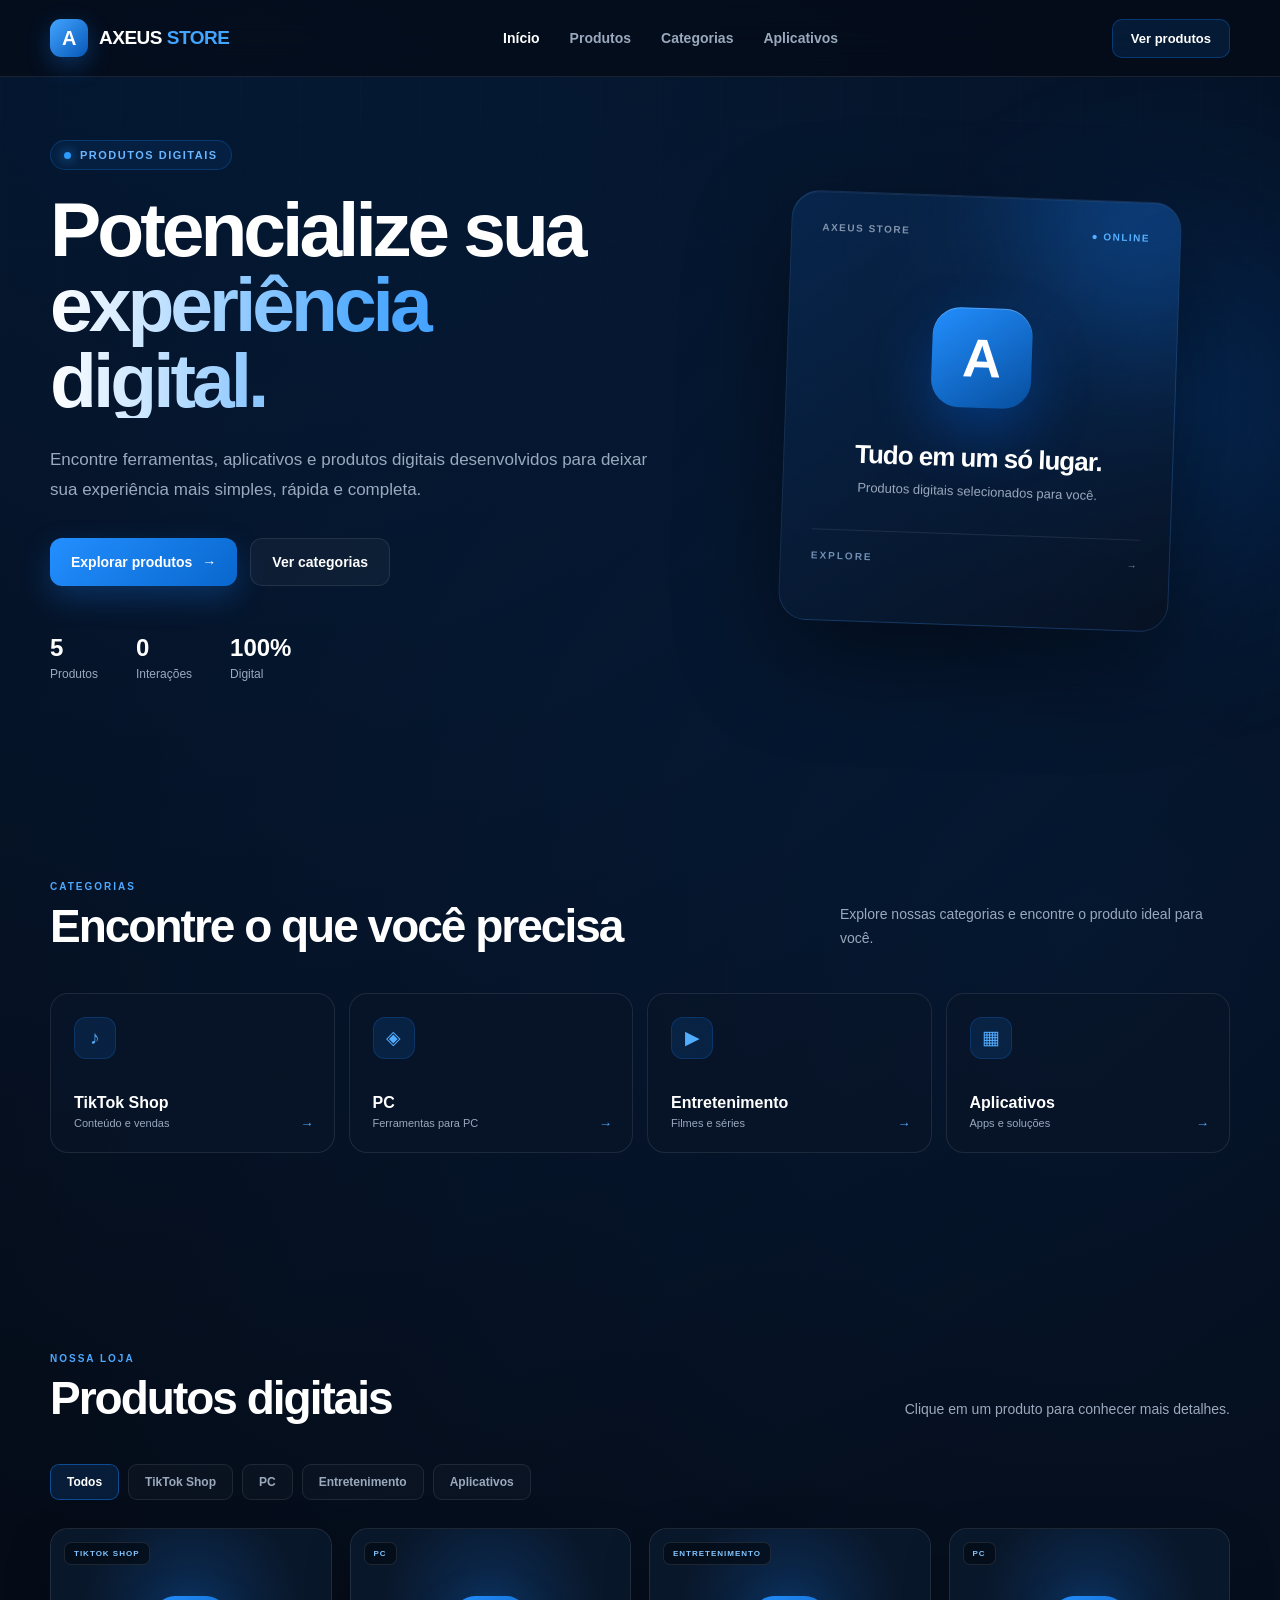
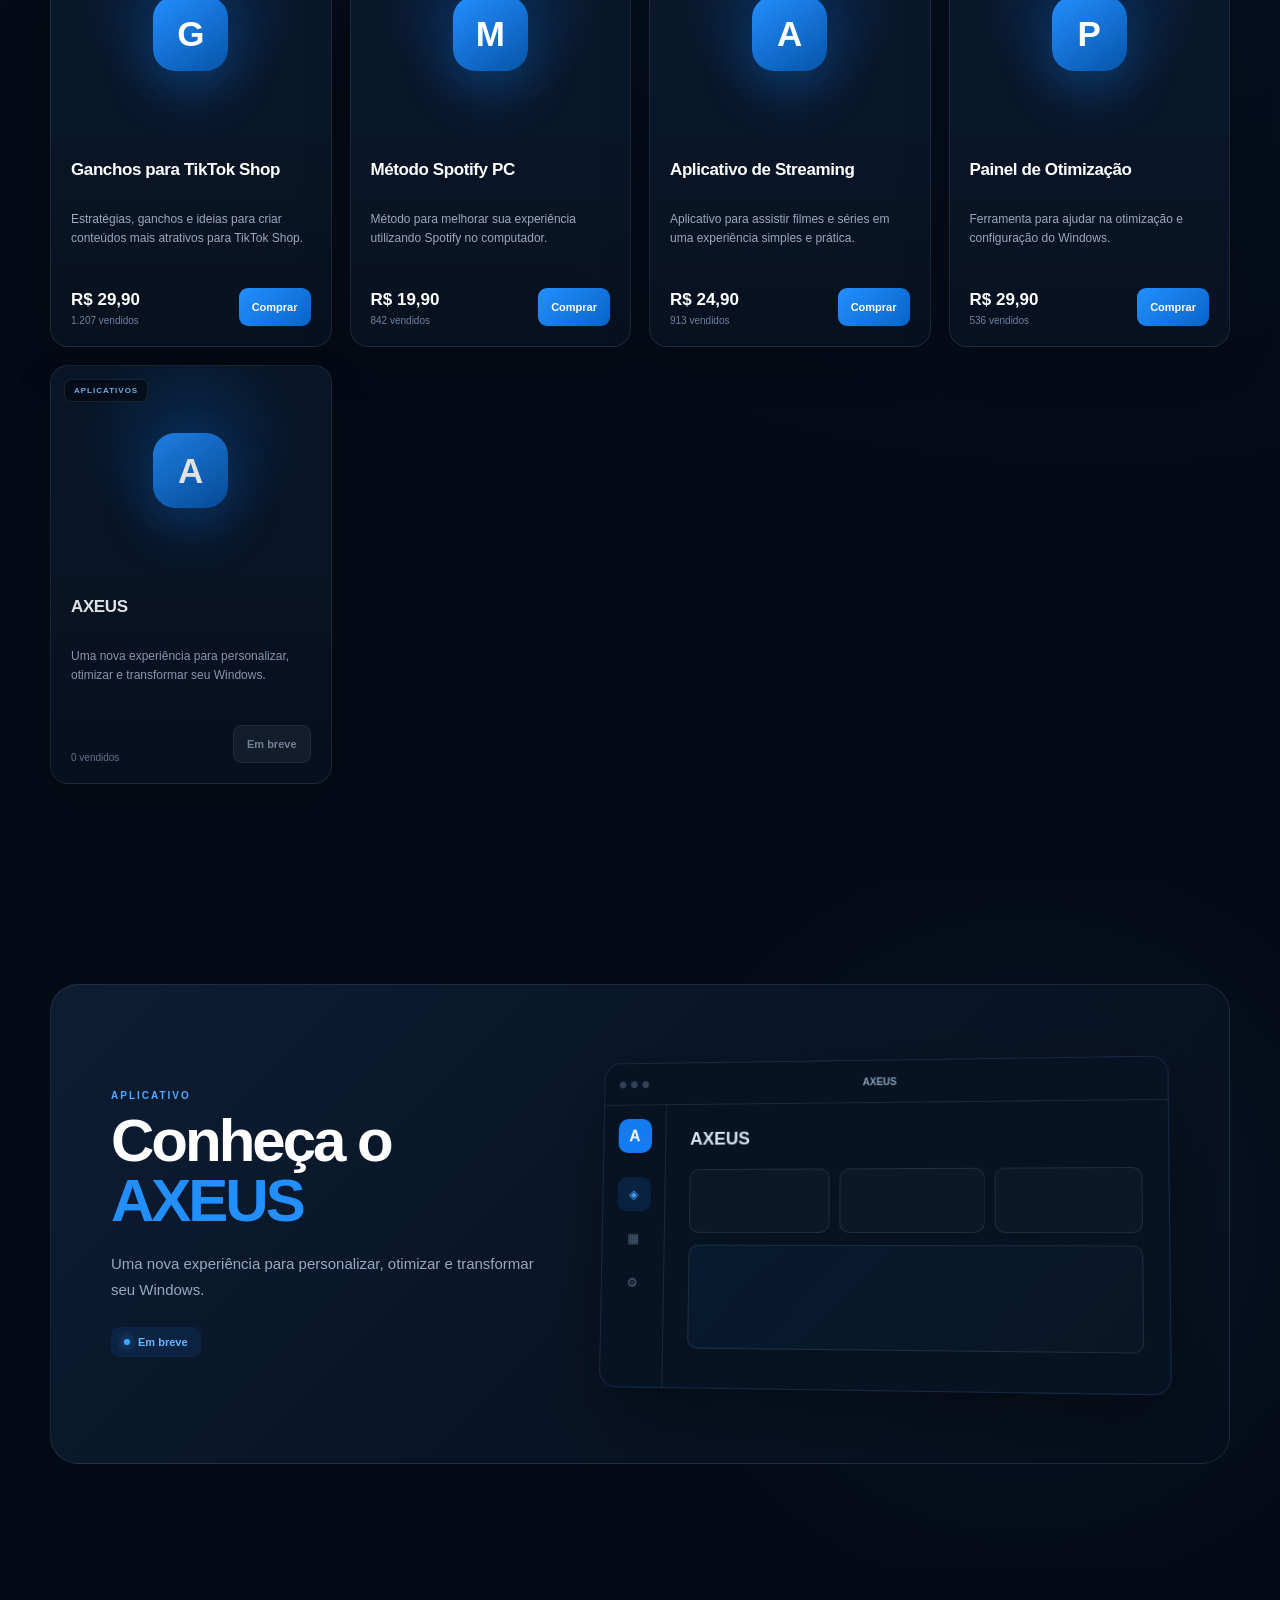
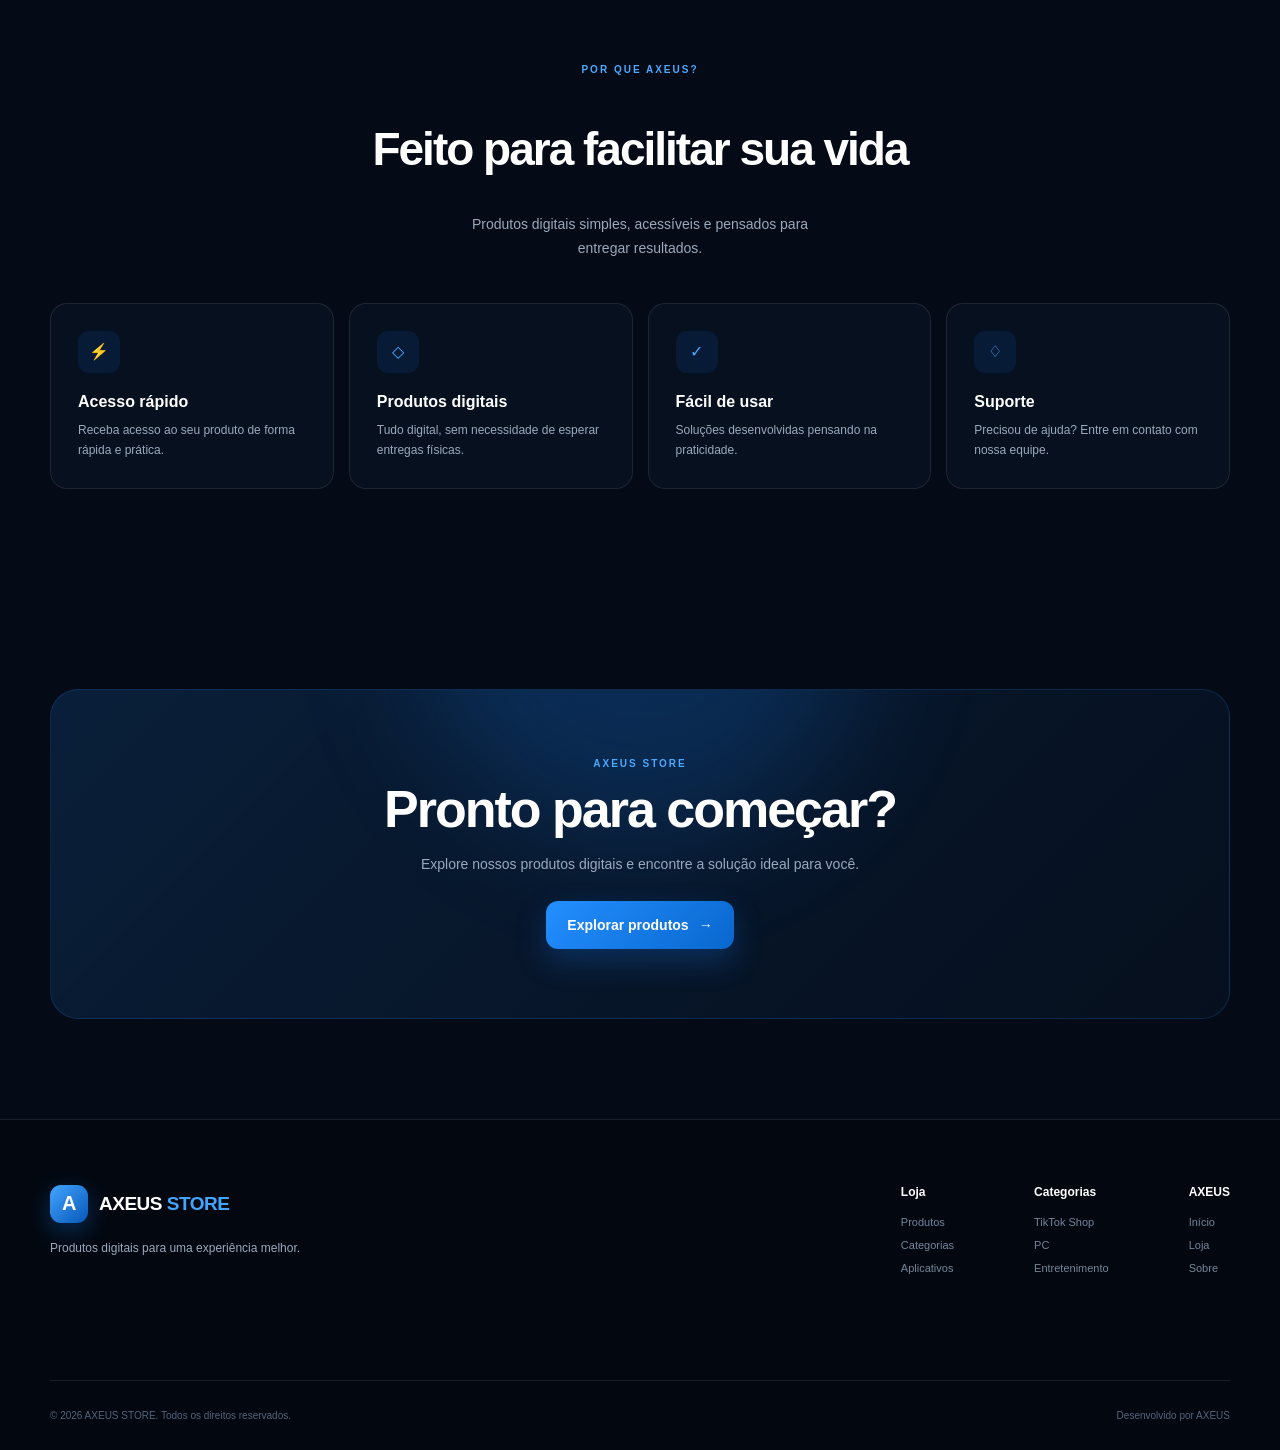
==== dashboard.html @ b9a749a0 "Add files via upload" ====
<!DOCTYPE html>
<html lang="pt-BR">
<head>

    <meta charset="UTF-8">

    <meta
        name="viewport"
        content="width=device-width, initial-scale=1.0"
    >

    <title>AXEUS STORE — Dashboard</title>

    <link rel="stylesheet" href="admin.css">

</head>

<body>

<div class="admin-layout">

    <!-- =====================================================
         SIDEBAR
         ===================================================== -->

    <aside class="sidebar">

        <div class="sidebar-brand">

            <div class="brand-icon">
                A
            </div>

            <div>
                <h1>AXEUS</h1>
                <span>STORE</span>
            </div>

        </div>


        <div class="sidebar-profile">

            <div class="profile-avatar">
                R
            </div>

            <div class="profile-info">

                <strong>romazx</strong>

                <span>
                    <i></i>
                    Administrador
                </span>

            </div>

        </div>


        <nav class="sidebar-nav">

            <span class="nav-label">
                PRINCIPAL
            </span>

            <button
                class="nav-item active"
                data-section="dashboard"
            >
                <span class="nav-icon">⌂</span>
                <span>Dashboard</span>
            </button>


            <button
                class="nav-item"
                data-section="produtos"
            >
                <span class="nav-icon">▦</span>
                <span>Produtos</span>
            </button>


            <button
                class="nav-item"
                data-section="cliques"
            >
                <span class="nav-icon">⌁</span>
                <span>Cliques</span>
            </button>


            <span class="nav-label">
                GERENCIAMENTO
            </span>


            <button
                class="nav-item"
                data-section="adicionar"
            >
                <span class="nav-icon">＋</span>
                <span>Novo produto</span>
            </button>

        </nav>


        <div class="sidebar-bottom">

            <a
                href="../index.html"
                class="sidebar-link"
            >
                <span>↗</span>
                Ver minha loja
            </a>

            <button
                class="sidebar-link logout"
                id="logoutButton"
            >
                <span>⇥</span>
                Sair da conta
            </button>

        </div>

    </aside>


    <!-- =====================================================
         CONTEÚDO
         ===================================================== -->

    <main class="main-content">

        <!-- HEADER -->

        <header class="topbar">

            <button
                class="mobile-menu"
                id="mobileMenu"
            >
                ☰
            </button>

            <div class="topbar-search">

                <span>⌕</span>

                <input
                    type="text"
                    placeholder="Pesquisar..."
                    id="globalSearch"
                >

            </div>


            <div class="topbar-actions">

                <button class="icon-button">
                    ♢
                </button>

                <a
                    href="../index.html"
                    class="store-button"
                >
                    Ver loja ↗
                </a>

                <div class="topbar-user">

                    <div class="small-avatar">
                        R
                    </div>

                    <div>
                        <strong>romazx</strong>
                        <span>Administrador</span>
                    </div>

                </div>

            </div>

        </header>


        <!-- =====================================================
             DASHBOARD
             ===================================================== -->

        <section
            id="section-dashboard"
            class="admin-section active"
        >

            <div class="page-heading">

                <div>

                    <span class="page-eyebrow">
                        VISÃO GERAL
                    </span>

                    <h2>
                        Olá, romazx 👋
                    </h2>

                    <p>
                        Aqui está o desempenho da sua AXEUS STORE.
                    </p>

                </div>

                <button
                    class="primary-button"
                    data-section="adicionar"
                >
                    ＋ Novo produto
                </button>

            </div>


            <!-- =================================================
                 ESTATÍSTICAS
                 ================================================= -->

            <div class="stats-grid">

                <div class="stat-card">

                    <div class="stat-card-top">

                        <div class="stat-icon blue">
                            ▦
                        </div>

                        <span class="stat-badge">
                            Produtos
                        </span>

                    </div>

                    <div class="stat-content">

                        <span>Total de produtos</span>

                        <strong id="totalProducts">
                            0
                        </strong>

                    </div>

                    <div class="stat-line">
                        <span></span>
                    </div>

                </div>


                <div class="stat-card">

                    <div class="stat-card-top">

                        <div class="stat-icon purple">
                            ⌁
                        </div>

                        <span class="stat-badge">
                            Acessos
                        </span>

                    </div>

                    <div class="stat-content">

                        <span>Total de cliques</span>

                        <strong id="totalClicks">
                            0
                        </strong>

                    </div>

                    <div class="stat-line">
                        <span></span>
                    </div>

                </div>


                <div class="stat-card">

                    <div class="stat-card-top">

                        <div class="stat-icon green">
                            ✓
                        </div>

                        <span class="stat-badge">
                            Ativos
                        </span>

                    </div>

                    <div class="stat-content">

                        <span>Produtos ativos</span>

                        <strong id="activeProducts">
                            0
                        </strong>

                    </div>

                    <div class="stat-line">
                        <span></span>
                    </div>

                </div>


                <div class="stat-card">

                    <div class="stat-card-top">

                        <div class="stat-icon orange">
                            ★
                        </div>

                        <span class="stat-badge">
                            Top produto
                        </span>

                    </div>

                    <div class="stat-content">

                        <span>Mais acessado</span>

                        <strong
                            id="topProduct"
                            class="top-product-name"
                        >
                            —
                        </strong>

                    </div>

                    <div class="stat-line">
                        <span></span>
                    </div>

                </div>

            </div>


            <!-- =================================================
                 GRÁFICO + RANKING
                 ================================================= -->

            <div class="dashboard-grid">

                <div class="admin-panel chart-panel">

                    <div class="panel-heading">

                        <div>

                            <span class="panel-eyebrow">
                                ANALYTICS
                            </span>

                            <h3>
                                Cliques por produto
                            </h3>

                        </div>

                        <span class="panel-period">
                            Atual
                        </span>

                    </div>

                    <div
                        id="clickChart"
                        class="bar-chart"
                    >
                    </div>

                </div>


                <div class="admin-panel ranking-panel">

                    <div class="panel-heading">

                        <div>

                            <span class="panel-eyebrow">
                                DESEMPENHO
                            </span>

                            <h3>
                                Produtos mais acessados
                            </h3>

                        </div>

                    </div>

                    <div
                        id="topProductsList"
                        class="ranking-list"
                    >
                    </div>

                </div>

            </div>


            <!-- =================================================
                 ATIVIDADE RECENTE
                 ================================================= -->

            <div class="admin-panel">

                <div class="panel-heading">

                    <div>

                        <span class="panel-eyebrow">
                            GERENCIAMENTO
                        </span>

                        <h3>
                            Resumo dos produtos
                        </h3>

                    </div>

                    <button
                        class="text-button"
                        data-section="produtos"
                    >
                        Ver todos →
                    </button>

                </div>

                <div
                    id="dashboardProducts"
                    class="dashboard-products"
                >
                </div>

            </div>

        </section>


        <!-- =====================================================
             PRODUTOS
             ===================================================== -->

        <section
            id="section-produtos"
            class="admin-section"
        >

            <div class="page-heading">

                <div>

                    <span class="page-eyebrow">
                        CATÁLOGO
                    </span>

                    <h2>
                        Produtos
                    </h2>

                    <p>
                        Gerencie todos os produtos da sua loja.
                    </p>

                </div>

                <button
                    class="primary-button"
                    data-section="adicionar"
                >
                    ＋ Novo produto
                </button>

            </div>


            <div class="admin-panel">

                <div class="table-toolbar">

                    <div class="table-title">

                        <h3>
                            Produtos cadastrados
                        </h3>

                        <span id="productCount">
                            0 produtos
                        </span>

                    </div>

                    <div class="table-search">

                        <span>⌕</span>

                        <input
                            type="text"
                            id="productSearch"
                            placeholder="Pesquisar produto..."
                        >

                    </div>

                </div>


                <div class="table-container">

                    <table class="products-table">

                        <thead>

                            <tr>

                                <th>Produto</th>

                                <th>Categoria</th>

                                <th>Preço</th>

                                <th>Cliques</th>

                                <th>Status</th>

                                <th>Ações</th>

                            </tr>

                        </thead>

                        <tbody id="productsTableBody">
                        </tbody>

                    </table>

                </div>

            </div>

        </section>


        <!-- =====================================================
             CLIQUES
             ===================================================== -->

        <section
            id="section-cliques"
            class="admin-section"
        >

            <div class="page-heading">

                <div>

                    <span class="page-eyebrow">
                        ANALYTICS
                    </span>

                    <h2>
                        Cliques
                    </h2>

                    <p>
                        Acompanhe os acessos de cada produto.
                    </p>

                </div>

            </div>


            <div class="click-summary">

                <div class="click-summary-card">

                    <span>
                        Total de cliques
                    </span>

                    <strong id="clicksTotalPage">
                        0
                    </strong>

                </div>

                <div class="click-summary-card">

                    <span>
                        Média por produto
                    </span>

                    <strong id="clickAverage">
                        0
                    </strong>

                </div>

            </div>


            <div class="admin-panel">

                <div class="panel-heading">

                    <div>

                        <span class="panel-eyebrow">
                            RELATÓRIO
                        </span>

                        <h3>
                            Cliques por produto
                        </h3>

                    </div>

                </div>

                <div
                    id="clicksList"
                    class="clicks-list"
                >
                </div>

            </div>

        </section>


        <!-- =====================================================
             ADICIONAR / EDITAR
             ===================================================== -->

        <section
            id="section-adicionar"
            class="admin-section"
        >

            <div class="page-heading">

                <div>

                    <span class="page-eyebrow">
                        GERENCIAMENTO
                    </span>

                    <h2 id="formTitle">
                        Novo produto
                    </h2>

                    <p>
                        Cadastre um produto para aparecer na sua loja.
                    </p>

                </div>

            </div>


            <div class="admin-panel product-form-panel">

                <form id="productForm">

                    <input
                        type="hidden"
                        id="editingProductId"
                    >


                    <div class="form-section-title">

                        <span>01</span>

                        <div>
                            <h3>Informações principais</h3>
                            <p>Dados básicos do produto.</p>
                        </div>

                    </div>


                    <div class="form-grid">

                        <div class="form-group full">

                            <label for="productName">
                                Nome do produto
                            </label>

                            <input
                                type="text"
                                id="productName"
                                placeholder="Ex: Ganchos para TikTok Shop"
                                required
                            >

                        </div>


                        <div class="form-group">

                            <label for="productCategory">
                                Categoria
                            </label>

                            <select
                                id="productCategory"
                                required
                            >

                                <option value="">
                                    Selecione
                                </option>

                                <option value="TikTok Shop">
                                    TikTok Shop
                                </option>

                                <option value="PC">
                                    PC
                                </option>

                                <option value="Entretenimento">
                                    Entretenimento
                                </option>

                                <option value="Aplicativos">
                                    Aplicativos
                                </option>

                            </select>

                        </div>


                        <div class="form-group">

                            <label for="productPrice">
                                Preço
                            </label>

                            <input
                                type="text"
                                id="productPrice"
                                placeholder="R$ 19,90"
                            >

                        </div>

                    </div>


                    <div class="form-section-title">

                        <span>02</span>

                        <div>
                            <h3>Descrição</h3>
                            <p>Explique o que o cliente receberá.</p>
                        </div>

                    </div>


                    <div class="form-group">

                        <label for="productDescription">
                            Descrição do produto
                        </label>

                        <textarea
                            id="productDescription"
                            rows="5"
                            placeholder="Digite uma descrição para o produto..."
                        ></textarea>

                    </div>


                    <div class="form-section-title">

                        <span>03</span>

                        <div>
                            <h3>Venda e imagem</h3>
                            <p>Configure a apresentação e o checkout.</p>
                        </div>

                    </div>


                    <div class="form-grid">

                        <div class="form-group full">

                            <label for="productImage">
                                URL da imagem
                            </label>

                            <input
                                type="text"
                                id="productImage"
                                placeholder="https://..."
                            >

                        </div>


                        <div class="form-group full">

                            <label for="productLink">
                                Link de compra
                            </label>

                            <input
                                type="url"
                                id="productLink"
                                placeholder="https://pay.cakto.com.br/..."
                            >

                        </div>


                        <div class="form-group">

                            <label for="productSold">
                                Quantidade de vendidos
                            </label>

                            <input
                                type="number"
                                id="productSold"
                                min="0"
                                value="0"
                            >

                        </div>


                        <div class="form-group">

                            <label for="productStatus">
                                Status
                            </label>

                            <select id="productStatus">

                                <option value="active">
                                    Ativo
                                </option>

                                <option value="inactive">
                                    Inativo
                                </option>

                                <option value="coming">
                                    Em breve
                                </option>

                            </select>

                        </div>

                    </div>


                    <div class="form-actions">

                        <button
                            type="button"
                            class="secondary-button"
                            id="cancelProductButton"
                        >
                            Cancelar
                        </button>

                        <button
                            type="submit"
                            class="primary-button"
                        >
                            Salvar produto
                        </button>

                    </div>

                </form>

            </div>

        </section>

    </main>

</div>


<!-- =========================================================
     MODAL DE EXCLUSÃO
     ========================================================= -->

<div
    id="deleteModal"
    class="modal"
>

    <div class="modal-overlay"></div>

    <div class="modal-card">

        <div class="modal-danger-icon">
            !
        </div>

        <h3>
            Remover produto?
        </h3>

        <p>
            O produto será removido da loja.
            Essa ação não pode ser desfeita.
        </p>

        <div class="modal-actions">

            <button
                class="secondary-button"
                id="cancelDeleteButton"
            >
                Cancelar
            </button>

            <button
                class="danger-button"
                id="confirmDeleteButton"
            >
                Remover produto
            </button>

        </div>

    </div>

</div>


<!-- =========================================================
     TOAST
     ========================================================= -->

<div
    id="adminToast"
    class="admin-toast"
>

    <span id="toastMessage">
        Operação realizada.
    </span>

</div>


<script src="admin.js"></script>

</body>
</html>
---- admin.css ----
/* =========================================================
   AXEUS STORE — ADMIN
   INTERFACE PROFISSIONAL
   ========================================================= */

* {
    margin: 0;
    padding: 0;
    box-sizing: border-box;
}

:root {

    --blue: #1677ff;
    --blue-light: #4da3ff;
    --blue-dark: #0754c7;

    --purple: #805cff;
    --green: #21d49a;
    --orange: #ff9f43;
    --red: #ff5570;

    --bg: #050912;
    --bg-2: #080e19;
    --sidebar: #070d18;

    --card: rgba(12, 21, 36, 0.88);
    --card-2: rgba(15, 26, 44, 0.95);

    --border: rgba(255,255,255,0.07);
    --border-light: rgba(255,255,255,0.11);

    --text: #ffffff;
    --text-2: #a1adbf;
    --text-3: #68758a;

    --radius: 18px;
}

/* =========================================================
   BASE
   ========================================================= */

html {
    scroll-behavior: smooth;
}

body {
    min-height: 100vh;

    font-family:
        Inter,
        "Segoe UI",
        Arial,
        sans-serif;

    color: var(--text);

    background:
        radial-gradient(
            circle at 70% -10%,
            rgba(22,119,255,.12),
            transparent 30%
        ),
        var(--bg);

    overflow-x: hidden;
}

button,
input,
select,
textarea {
    font-family: inherit;
}

button,
a {
    -webkit-tap-highlight-color: transparent;
}

button {
    border: 0;
}

a {
    text-decoration: none;
    color: inherit;
}

/* =========================================================
   LOGIN
   ========================================================= */

.login-page {
    display: flex;
    align-items: center;
    justify-content: center;

    min-height: 100vh;

    overflow: hidden;
}

.login-background {
    position: fixed;
    inset: 0;

    pointer-events: none;
}

.grid-background {
    position: absolute;
    inset: 0;

    opacity: .25;

    background-image:
        linear-gradient(
            rgba(255,255,255,.025) 1px,
            transparent 1px
        ),
        linear-gradient(
            90deg,
            rgba(255,255,255,.025) 1px,
            transparent 1px
        );

    background-size: 45px 45px;
}

.glow {
    position: absolute;

    width: 500px;
    height: 500px;

    border-radius: 50%;

    filter: blur(100px);

    opacity: .14;
}

.glow-1 {
    top: -250px;
    left: 20%;

    background: var(--blue);
}

.glow-2 {
    bottom: -300px;
    right: 10%;

    background: var(--purple);
}

.login-container {
    position: relative;
    z-index: 2;

    width: 100%;
    max-width: 450px;

    padding: 25px;
}

.login-card {
    padding: 42px;

    background:
        linear-gradient(
            145deg,
            rgba(16,29,49,.94),
            rgba(7,13,24,.96)
        );

    border: 1px solid var(--border-light);

    border-radius: 26px;

    box-shadow:
        0 40px 100px rgba(0,0,0,.55),
        0 0 70px rgba(22,119,255,.08);

    backdrop-filter: blur(25px);

    animation: loginIn .6s ease;
}

@keyframes loginIn {

    from {
        opacity: 0;
        transform: translateY(25px);
    }

    to {
        opacity: 1;
        transform: translateY(0);
    }

}

.brand {
    display: flex;
    align-items: center;
    gap: 12px;

    margin-bottom: 38px;
}

.brand-icon,
.sidebar-brand .brand-icon {
    display: flex;
    align-items: center;
    justify-content: center;

    width: 44px;
    height: 44px;

    border-radius: 13px;

    color: white;

    background:
        linear-gradient(
            135deg,
            var(--blue),
            var(--purple)
        );

    font-weight: 900;

    box-shadow:
        0 10px 30px rgba(22,119,255,.25);
}

.brand h1 {
    font-size: 19px;
    letter-spacing: 1px;
}

.brand span {
    display: block;

    color: var(--blue-light);

    font-size: 10px;
    font-weight: 800;

    letter-spacing: 3px;
}

.login-heading {
    margin-bottom: 28px;
}

.eyebrow,
.page-eyebrow,
.panel-eyebrow {
    color: var(--blue-light);

    font-size: 10px;
    font-weight: 800;

    letter-spacing: 2px;
}

.login-heading h2 {
    margin-top: 9px;

    font-size: 29px;
}

.login-heading p {
    margin-top: 8px;

    color: var(--text-2);

    font-size: 14px;
}

.input-group {
    margin-bottom: 19px;
}

.input-group label {
    display: block;

    margin-bottom: 8px;

    color: #dce5f2;

    font-size: 12px;
    font-weight: 700;
}

.input-wrapper {
    position: relative;
}

.input-icon {
    position: absolute;
    top: 50%;
    left: 16px;

    transform: translateY(-50%);

    color: var(--text-3);

    font-size: 12px;
}

.input-wrapper input {
    width: 100%;
    height: 54px;

    padding: 0 45px;

    color: white;

    background: rgba(3,8,17,.75);

    border: 1px solid var(--border);

    border-radius: 13px;

    outline: none;

    transition: .2s;
}

.input-wrapper input::placeholder {
    color: #59667b;
}

.input-wrapper input:focus {
    border-color: var(--blue);

    box-shadow:
        0 0 0 3px rgba(22,119,255,.1);
}

.show-password {
    position: absolute;
    top: 50%;
    right: 14px;

    transform: translateY(-50%);

    color: var(--text-3);

    background: transparent;

    cursor: pointer;
}

.login-error {
    min-height: 20px;

    color: var(--red);

    text-align: center;

    font-size: 12px;
    font-weight: 700;
}

.login-button {
    display: flex;
    align-items: center;
    justify-content: space-between;

    width: 100%;
    height: 54px;

    padding: 0 18px;

    color: white;

    background:
        linear-gradient(
            135deg,
            var(--blue),
            var(--blue-dark)
        );

    border-radius: 13px;

    font-size: 12px;
    font-weight: 900;
    letter-spacing: .6px;

    cursor: pointer;

    box-shadow:
        0 15px 35px rgba(22,119,255,.2);

    transition: .2s;
}

.login-button:hover {
    transform: translateY(-2px);

    filter: brightness(1.08);
}

.login-security {
    display: flex;
    align-items: center;
    justify-content: center;
    gap: 7px;

    margin-top: 25px;

    color: var(--text-3);

    font-size: 11px;
}

.security-icon {
    display: flex;
    align-items: center;
    justify-content: center;

    width: 17px;
    height: 17px;

    color: var(--green);

    border: 1px solid rgba(33,212,154,.3);

    border-radius: 50%;

    font-size: 9px;
}

.login-footer {
    margin-top: 28px;
    padding-top: 20px;

    border-top: 1px solid var(--border);

    color: #4f5d71;

    text-align: center;

    font-size: 10px;
    letter-spacing: 1px;
}

/* =========================================================
   ADMIN LAYOUT
   ========================================================= */

.admin-layout {
    display: flex;

    min-height: 100vh;
}

/* =========================================================
   SIDEBAR
   ========================================================= */

.sidebar {
    position: fixed;
    top: 0;
    left: 0;
    bottom: 0;

    display: flex;
    flex-direction: column;

    width: 255px;

    padding: 26px 18px;

    background:
        linear-gradient(
            180deg,
            #080f1c,
            #050a13
        );

    border-right: 1px solid var(--border);

    z-index: 20;
}

.sidebar-brand {
    display: flex;
    align-items: center;
    gap: 11px;

    padding: 0 9px 28px;
}

.sidebar-brand h1 {
    font-size: 17px;
}

.sidebar-brand span {
    color: var(--blue-light);

    font-size: 8px;
    font-weight: 800;

    letter-spacing: 2px;
}

.sidebar-profile {
    display: flex;
    align-items: center;
    gap: 11px;

    padding: 13px;

    background: rgba(255,255,255,.025);

    border: 1px solid var(--border);

    border-radius: 14px;
}

.profile-avatar,
.small-avatar {
    display: flex;
    align-items: center;
    justify-content: center;

    border-radius: 11px;

    color: white;

    background:
        linear-gradient(
            135deg,
            var(--blue),
            var(--purple)
        );

    font-weight: 800;
}

.profile-avatar {
    width: 38px;
    height: 38px;

    font-size: 13px;
}

.profile-info strong {
    display: block;

    font-size: 12px;
}

.profile-info span {
    display: flex;
    align-items: center;
    gap: 5px;

    margin-top: 3px;

    color: var(--text-3);

    font-size: 9px;
}

.profile-info i {
    width: 5px;
    height: 5px;

    background: var(--green);

    border-radius: 50%;
}

.sidebar-nav {
    display: flex;
    flex-direction: column;
    gap: 5px;

    margin-top: 27px;
}

.nav-label {
    margin: 15px 10px 7px;

    color: #47546a;

    font-size: 9px;
    font-weight: 800;

    letter-spacing: 1.5px;
}

.nav-item {
    display: flex;
    align-items: center;
    gap: 12px;

    width: 100%;

    padding: 12px 13px;

    color: var(--text-2);

    background: transparent;

    border-radius: 11px;

    text-align: left;

    font-size: 12px;
    font-weight: 600;

    cursor: pointer;

    transition: .2s;
}

.nav-item:hover {
    color: white;

    background: rgba(255,255,255,.04);
}

.nav-item.active {
    color: white;

    background:
        linear-gradient(
            90deg,
            rgba(22,119,255,.18),
            rgba(22,119,255,.05)
        );

    box-shadow:
        inset 3px 0 0 var(--blue);
}

.nav-icon {
    width: 18px;

    color: var(--text-3);

    text-align: center;
}

.nav-item.active .nav-icon {
    color: var(--blue-light);
}

.sidebar-bottom {
    margin-top: auto;

    display: flex;
    flex-direction: column;
    gap: 5px;
}

.sidebar-link {
    display: flex;
    align-items: center;
    gap: 11px;

    width: 100%;

    padding: 12px 13px;

    color: var(--text-3);

    background: transparent;

    border-radius: 10px;

    font-size: 11px;

    cursor: pointer;

    transition: .2s;
}

.sidebar-link:hover {
    color: white;

    background: rgba(255,255,255,.04);
}

.sidebar-link.logout:hover {
    color: var(--red);
}

/* =========================================================
   MAIN
   ========================================================= */

.main-content {
    width: calc(100% - 255px);

    margin-left: 255px;

    padding-bottom: 60px;
}

/* =========================================================
   TOPBAR
   ========================================================= */

.topbar {
    position: sticky;
    top: 0;

    display: flex;
    align-items: center;
    justify-content: space-between;

    height: 75px;

    padding: 0 38px;

    background: rgba(5,9,18,.85);

    border-bottom: 1px solid var(--border);

    backdrop-filter: blur(20px);

    z-index: 10;
}

.topbar-search {
    display: flex;
    align-items: center;
    gap: 10px;

    width: 280px;

    color: var(--text-3);
}

.topbar-search input {
    width: 100%;

    color: white;

    background: transparent;

    border: 0;

    outline: 0;

    font-size: 12px;
}

.topbar-search input::placeholder {
    color: var(--text-3);
}

.topbar-actions {
    display: flex;
    align-items: center;
    gap: 13px;
}

.icon-button {
    width: 36px;
    height: 36px;

    color: var(--text-2);

    background: rgba(255,255,255,.04);

    border: 1px solid var(--border);

    border-radius: 10px;

    cursor: pointer;
}

.store-button {
    padding: 9px 14px;

    color: white;

    background: rgba(22,119,255,.1);

    border: 1px solid rgba(22,119,255,.25);

    border-radius: 9px;

    font-size: 10px;
    font-weight: 700;
}

.topbar-user {
    display: flex;
    align-items: center;
    gap: 9px;

    padding-left: 13px;

    border-left: 1px solid var(--border);
}

.small-avatar {
    width: 32px;
    height: 32px;

    font-size: 11px;
}

.topbar-user strong,
.topbar-user span {
    display: block;
}

.topbar-user strong {
    font-size: 10px;
}

.topbar-user span {
    margin-top: 2px;

    color: var(--text-3);

    font-size: 8px;
}

/* =========================================================
   SECTIONS
   ========================================================= */

.admin-section {
    display: none;

    padding: 35px 38px;

    animation: sectionIn .3s ease;
}

.admin-section.active {
    display: block;
}

@keyframes sectionIn {

    from {
        opacity: 0;
        transform: translateY(7px);
    }

    to {
        opacity: 1;
        transform: translateY(0);
    }

}

.page-heading {
    display: flex;
    align-items: flex-end;
    justify-content: space-between;

    margin-bottom: 28px;
}

.page-heading h2 {
    margin-top: 7px;

    font-size: 28px;
    letter-spacing: -.8px;
}

.page-heading p {
    margin-top: 6px;

    color: var(--text-2);

    font-size: 12px;
}

/* =========================================================
   BUTTONS
   ========================================================= */

.primary-button {
    padding: 12px 17px;

    color: white;

    background:
        linear-gradient(
            135deg,
            var(--blue),
            var(--blue-dark)
        );

    border-radius: 10px;

    font-size: 11px;
    font-weight: 800;

    cursor: pointer;

    box-shadow:
        0 10px 25px rgba(22,119,255,.15);

    transition: .2s;
}

.primary-button:hover {
    transform: translateY(-2px);

    filter: brightness(1.08);
}

.secondary-button {
    padding: 12px 17px;

    color: var(--text-2);

    background: rgba(255,255,255,.04);

    border: 1px solid var(--border);

    border-radius: 10px;

    font-size: 11px;
    font-weight: 700;

    cursor: pointer;
}

.danger-button {
    padding: 12px 17px;

    color: white;

    background: var(--red);

    border-radius: 10px;

    font-size: 11px;
    font-weight: 800;

    cursor: pointer;
}

.text-button {
    color: var(--blue-light);

    background: transparent;

    font-size: 10px;
    font-weight: 700;

    cursor: pointer;
}

/* =========================================================
   STATS
   ========================================================= */

.stats-grid {
    display: grid;

    grid-template-columns:
        repeat(4, minmax(0, 1fr));

    gap: 15px;

    margin-bottom: 17px;
}

.stat-card {
    padding: 19px;

    background:
        linear-gradient(
            145deg,
            rgba(16,28,47,.88),
            rgba(9,17,29,.92)
        );

    border: 1px solid var(--border);

    border-radius: var(--radius);

    transition: .25s;
}

.stat-card:hover {
    transform: translateY(-3px);

    border-color: rgba(22,119,255,.2);
}

.stat-card-top {
    display: flex;
    align-items: center;
    justify-content: space-between;
}

.stat-icon {
    display: flex;
    align-items: center;
    justify-content: center;

    width: 38px;
    height: 38px;

    border-radius: 11px;

    font-size: 15px;
}

.stat-icon.blue {
    color: var(--blue-light);
    background: rgba(22,119,255,.12);
}

.stat-icon.purple {
    color: #a58cff;
    background: rgba(128,92,255,.12);
}

.stat-icon.green {
    color: var(--green);
    background: rgba(33,212,154,.1);
}

.stat-icon.orange {
    color: var(--orange);
    background: rgba(255,159,67,.1);
}

.stat-badge {
    color: var(--text-3);

    font-size: 8px;
    font-weight: 700;

    text-transform: uppercase;
}

.stat-content {
    margin-top: 18px;
}

.stat-content span {
    display: block;

    color: var(--text-2);

    font-size: 10px;
}

.stat-content strong {
    display: block;

    margin-top: 6px;

    font-size: 25px;

    letter-spacing: -.8px;
}

.top-product-name {
    max-width: 170px;

    overflow: hidden;

    text-overflow: ellipsis;

    white-space: nowrap;

    font-size: 16px !important;
}

.stat-line {
    height: 2px;

    margin-top: 17px;

    background: rgba(255,255,255,.04);

    border-radius: 5px;
}

.stat-line span {
    display: block;

    width: 45%;
    height: 100%;

    background: var(--blue);

    border-radius: 5px;
}

/* =========================================================
   PANELS
   ========================================================= */

.dashboard-grid {
    display: grid;

    grid-template-columns: 1.65fr 1fr;

    gap: 17px;

    margin-bottom: 17px;
}

.admin-panel {
    padding: 21px;

    background:
        linear-gradient(
            145deg,
            rgba(14,25,42,.85),
            rgba(8,15,27,.92)
        );

    border: 1px solid var(--border);

    border-radius: var(--radius);

    box-shadow:
        0 15px 50px rgba(0,0,0,.12);
}

.panel-heading {
    display: flex;
    align-items: flex-start;
    justify-content: space-between;

    margin-bottom: 21px;
}

.panel-heading h3 {
    margin-top: 5px;

    font-size: 14px;
}

.panel-period {
    padding: 6px 9px;

    color: var(--text-2);

    background: rgba(255,255,255,.04);

    border-radius: 7px;

    font-size: 9px;
}

/* =========================================================
   GRÁFICO
   ========================================================= */

.bar-chart {
    display: flex;
    align-items: flex-end;
    gap: 16px;

    height: 235px;

    padding-top: 20px;
}

.chart-column {
    display: flex;
    flex-direction: column;
    align-items: center;

    flex: 1;

    height: 100%;

    justify-content: flex-end;
}

.chart-value {
    margin-bottom: 7px;

    color: var(--text-2);

    font-size: 9px;
    font-weight: 700;
}

.chart-bar-area {
    display: flex;
    align-items: flex-end;

    width: 100%;
    height: 175px;

    padding: 0 12px;

    border-bottom: 1px solid var(--border);
}

.chart-bar {
    width: 100%;

    min-height: 5px;

    background:
        linear-gradient(
            180deg,
            var(--blue-light),
            var(--blue-dark)
        );

    border-radius: 7px 7px 0 0;

    box-shadow:
        0 0 25px rgba(22,119,255,.12);

    transition:
        height .6s cubic-bezier(.2,.8,.2,1);
}

.chart-label {
    width: 75px;

    margin-top: 10px;

    overflow: hidden;

    color: var(--text-3);

    text-align: center;

    text-overflow: ellipsis;

    white-space: nowrap;

    font-size: 8px;
}

/* =========================================================
   RANKING
   ========================================================= */

.ranking-list {
    display: flex;
    flex-direction: column;
    gap: 7px;
}

.ranking-item {
    display: flex;
    align-items: center;
    gap: 10px;

    padding: 10px;

    background: rgba(255,255,255,.025);

    border: 1px solid transparent;

    border-radius: 10px;
}

.ranking-number {
    display: flex;
    align-items: center;
    justify-content: center;

    width: 25px;
    height: 25px;

    color: var(--text-3);

    background: rgba(255,255,255,.04);

    border-radius: 7px;

    font-size: 9px;
    font-weight: 800;
}

.ranking-item:first-child .ranking-number {
    color: var(--orange);

    background: rgba(255,159,67,.1);
}

.ranking-info {
    min-width: 0;

    flex: 1;
}

.ranking-info strong {
    display: block;

    overflow: hidden;

    text-overflow: ellipsis;

    white-space: nowrap;

    font-size: 10px;
}

.ranking-info span {
    display: block;

    margin-top: 3px;

    color: var(--text-3);

    font-size: 8px;
}

.ranking-clicks {
    color: var(--blue-light);

    font-size: 10px;
    font-weight: 800;
}

/* =========================================================
   DASHBOARD PRODUCTS
   ========================================================= */

.dashboard-products {
    display: grid;

    grid-template-columns:
        repeat(3, 1fr);

    gap: 10px;
}

.dashboard-product {
    display: flex;
    align-items: center;
    gap: 11px;

    padding: 11px;

    background: rgba(255,255,255,.025);

    border: 1px solid var(--border);

    border-radius: 11px;
}

.product-mini-image {
    display: flex;
    align-items: center;
    justify-content: center;

    width: 42px;
    height: 42px;

    flex-shrink: 0;

    overflow: hidden;

    color: var(--blue-light);

    background: rgba(22,119,255,.1);

    border-radius: 9px;

    font-size: 11px;
    font-weight: 800;
}

.product-mini-image img {
    width: 100%;
    height: 100%;

    object-fit: cover;
}

.dashboard-product-info {
    min-width: 0;
}

.dashboard-product-info strong {
    display: block;

    overflow: hidden;

    text-overflow: ellipsis;

    white-space: nowrap;

    font-size: 10px;
}

.dashboard-product-info span {
    display: block;

    margin-top: 4px;

    color: var(--text-3);

    font-size: 8px;
}

/* =========================================================
   TABELA
   ========================================================= */

.table-toolbar {
    display: flex;
    align-items: center;
    justify-content: space-between;

    margin-bottom: 20px;
}

.table-title h3 {
    font-size: 14px;
}

.table-title span {
    display: block;

    margin-top: 4px;

    color: var(--text-3);

    font-size: 9px;
}

.table-search {
    display: flex;
    align-items: center;
    gap: 8px;

    width: 230px;

    padding: 9px 11px;

    background: rgba(0,0,0,.2);

    border: 1px solid var(--border);

    border-radius: 9px;

    color: var(--text-3);
}

.table-search input {
    width: 100%;

    color: white;

    background: transparent;

    border: 0;

    outline: 0;

    font-size: 10px;
}

.table-search input::placeholder {
    color: var(--text-3);
}

.table-container {
    width: 100%;

    overflow-x: auto;
}

.products-table {
    width: 100%;

    border-collapse: collapse;
}

.products-table th {
    padding: 12px;

    color: var(--text-3);

    border-bottom: 1px solid var(--border);

    text-align: left;

    font-size: 8px;
    font-weight: 800;

    text-transform: uppercase;

    letter-spacing: .7px;
}

.products-table td {
    padding: 14px 12px;

    border-bottom: 1px solid rgba(255,255,255,.035);

    font-size: 10px;
}

.table-product {
    display: flex;
    align-items: center;
    gap: 10px;

    min-width: 200px;
}

.table-product-image {
    display: flex;
    align-items: center;
    justify-content: center;

    width: 38px;
    height: 38px;

    flex-shrink: 0;

    overflow: hidden;

    color: var(--blue-light);

    background: rgba(22,119,255,.08);

    border-radius: 9px;

    font-size: 10px;
    font-weight: 800;
}

.table-product-image img {
    width: 100%;
    height: 100%;

    object-fit: cover;
}

.table-product-name {
    overflow: hidden;

    text-overflow: ellipsis;

    white-space: nowrap;

    font-weight: 700;
}

.table-product-category {
    margin-top: 3px;

    color: var(--text-3);

    font-size: 8px;
}

.category-tag {
    display: inline-block;

    padding: 5px 8px;

    color: var(--text-2);

    background: rgba(255,255,255,.04);

    border-radius: 6px;

    font-size: 8px;
}

.status {
    display: inline-flex;
    align-items: center;
    gap: 5px;

    padding: 5px 8px;

    border-radius: 6px;

    font-size: 8px;
    font-weight: 700;
}

.status i {
    width: 5px;
    height: 5px;

    border-radius: 50%;
}

.status.active {
    color: var(--green);

    background: rgba(33,212,154,.08);
}

.status.active i {
    background: var(--green);
}

.status.inactive {
    color: var(--red);

    background: rgba(255,85,112,.08);
}

.status.inactive i {
    background: var(--red);
}

.status.coming {
    color: var(--orange);

    background: rgba(255,159,67,.08);
}

.status.coming i {
    background: var(--orange);
}

.action-buttons {
    display: flex;
    gap: 5px;
}

.action-button {
    width: 29px;
    height: 29px;

    color: var(--text-2);

    background: rgba(255,255,255,.04);

    border: 1px solid var(--border);

    border-radius: 7px;

    cursor: pointer;

    transition: .2s;
}

.action-button:hover {
    color: white;

    border-color: rgba(22,119,255,.3);
}

.action-button.delete:hover {
    color: var(--red);

    border-color: rgba(255,85,112,.2);
}

.table-empty,
.empty-state {
    padding: 45px !important;

    color: var(--text-3);

    text-align: center;
}

/* =========================================================
   CLIQUES
   ========================================================= */

.click-summary {
    display: grid;

    grid-template-columns: repeat(2, 1fr);

    gap: 15px;

    margin-bottom: 17px;
}

.click-summary-card {
    padding: 20px;

    background:
        linear-gradient(
            145deg,
            rgba(14,26,44,.9),
            rgba(8,15,27,.9)
        );

    border: 1px solid var(--border);

    border-radius: var(--radius);
}

.click-summary-card span {
    color: var(--text-2);

    font-size: 10px;
}

.click-summary-card strong {
    display: block;

    margin-top: 8px;

    font-size: 27px;
}

.click-item {
    display: flex;
    align-items: center;
    gap: 15px;

    padding: 14px 0;

    border-bottom: 1px solid var(--border);
}

.click-item:last-child {
    border-bottom: 0;
}

.click-item-info {
    flex: 1;

    min-width: 0;
}

.click-item-info strong {
    display: block;

    font-size: 11px;
}

.click-item-info span {
    display: block;

    margin-top: 4px;

    color: var(--text-3);

    font-size: 8px;
}

.click-progress {
    width: 35%;

    height: 7px;

    overflow: hidden;

    background: rgba(255,255,255,.04);

    border-radius: 20px;
}

.click-progress span {
    display: block;

    height: 100%;

    background:
        linear-gradient(
            90deg,
            var(--blue-dark),
            var(--blue-light)
        );

    border-radius: inherit;
}

.click-value {
    min-width: 65px;

    color: var(--blue-light);

    text-align: right;

    font-size: 10px;
    font-weight: 800;
}

/* =========================================================
   FORMULÁRIO
   ========================================================= */

.product-form-panel {
    max-width: 950px;
}

.form-section-title {
    display: flex;
    align-items: center;
    gap: 12px;

    margin-bottom: 20px;
    padding-bottom: 15px;

    border-bottom: 1px solid var(--border);
}

.form-section-title > span {
    display: flex;
    align-items: center;
    justify-content: center;

    width: 30px;
    height: 30px;

    color: var(--blue-light);

    background: rgba(22,119,255,.1);

    border-radius: 8px;

    font-size: 9px;
    font-weight: 800;
}

.form-section-title h3 {
    font-size: 12px;
}

.form-section-title p {
    margin-top: 3px;

    color: var(--text-3);

    font-size: 9px;
}

.form-grid {
    display: grid;

    grid-template-columns: repeat(2, 1fr);

    gap: 17px;

    margin-bottom: 30px;
}

.form-group.full {
    grid-column: 1 / -1;
}

.form-group label {
    display: block;

    margin-bottom: 8px;

    color: #d7e0ec;

    font-size: 10px;
    font-weight: 700;
}

.form-group input,
.form-group select,
.form-group textarea {
    width: 100%;

    padding: 12px 13px;

    color: white;

    background: rgba(2,7,15,.6);

    border: 1px solid var(--border);

    border-radius: 10px;

    outline: 0;

    font-size: 11px;

    transition: .2s;
}

.form-group input,
.form-group select {
    height: 45px;
}

.form-group textarea {
    resize: vertical;

    min-height: 120px;
}

.form-group input:focus,
.form-group select:focus,
.form-group textarea:focus {
    border-color: var(--blue);

    box-shadow:
        0 0 0 3px rgba(22,119,255,.08);
}

.form-group input::placeholder,
.form-group textarea::placeholder {
    color: #4f5c70;
}

.form-group select option {
    color: white;

    background: #0a1220;
}

.form-actions {
    display: flex;
    justify-content: flex-end;
    gap: 10px;

    padding-top: 20px;

    border-top: 1px solid var(--border);
}

/* =========================================================
   MODAL
   ========================================================= */

.modal {
    position: fixed;
    inset: 0;

    display: none;
    align-items: center;
    justify-content: center;

    z-index: 100;
}

.modal.show {
    display: flex;
}

.modal-overlay {
    position: absolute;
    inset: 0;

    background: rgba(0,0,0,.7);

    backdrop-filter: blur(7px);
}

.modal-card {
    position: relative;
    z-index: 2;

    width: 90%;
    max-width: 390px;

    padding: 30px;

    background: #0b1422;

    border: 1px solid var(--border-light);

    border-radius: 20px;

    text-align: center;

    box-shadow:
        0 30px 100px rgba(0,0,0,.5);

    animation: modalIn .25s ease;
}

@keyframes modalIn {

    from {
        opacity: 0;
        transform: scale(.95);
    }

    to {
        opacity: 1;
        transform: scale(1);
    }

}

.modal-danger-icon {
    display: flex;
    align-items: center;
    justify-content: center;

    width: 50px;
    height: 50px;

    margin: 0 auto 15px;

    color: var(--red);

    background: rgba(255,85,112,.1);

    border: 1px solid rgba(255,85,112,.2);

    border-radius: 15px;

    font-weight: 900;
}

.modal-card h3 {
    font-size: 18px;
}

.modal-card p {
    margin-top: 8px;

    color: var(--text-2);

    font-size: 11px;
    line-height: 1.6;
}

.modal-actions {
    display: flex;
    justify-content: center;
    gap: 8px;

    margin-top: 23px;
}

/* =========================================================
   TOAST
   ========================================================= */

.admin-toast {
    position: fixed;
    right: 25px;
    bottom: 25px;

    padding: 13px 18px;

    color: white;

    background:
        linear-gradient(
            135deg,
            #101d30,
            #0a1422
        );

    border: 1px solid rgba(22,119,255,.25);

    border-radius: 11px;

    box-shadow:
        0 20px 50px rgba(0,0,0,.35);

    font-size: 11px;
    font-weight: 700;

    transform: translateY(100px);

    opacity: 0;

    pointer-events: none;

    transition: .3s;

    z-index: 200;
}

.admin-toast.show {
    transform: translateY(0);

    opacity: 1;
}

/* =========================================================
   MOBILE
   ========================================================= */

.mobile-menu {
    display: none;

    width: 35px;
    height: 35px;

    color: white;

    background: rgba(255,255,255,.04);

    border: 1px solid var(--border);

    border-radius: 8px;

    cursor: pointer;
}

/* =========================================================
   RESPONSIVO
   ========================================================= */

@media (max-width: 1100px) {

    .stats-grid {
        grid-template-columns: repeat(2, 1fr);
    }

    .dashboard-grid {
        grid-template-columns: 1fr;
    }

}

@media (max-width: 850px) {

    .sidebar {
        transform: translateX(-100%);

        transition: .3s;
    }

    .sidebar.mobile-open {
        transform: translateX(0);
    }

    .main-content {
        width: 100%;

        margin-left: 0;
    }

    .mobile-menu {
        display: block;
    }

    .topbar {
        padding: 0 20px;
    }

    .topbar-search {
        display: none;
    }

    .admin-section {
        padding: 27px 20px;
    }

}

@media (max-width: 600px) {

    .login-card {
        padding: 30px 22px;
    }

    .page-heading {
        align-items: flex-start;
        flex-direction: column;
        gap: 18px;
    }

    .page-heading h2 {
        font-size: 23px;
    }

    .stats-grid {
        grid-template-columns: 1fr;
    }

    .dashboard-products {
        grid-template-columns: 1fr;
    }

    .click-summary {
        grid-template-columns: 1fr;
    }

    .form-grid {
        grid-template-columns: 1fr;
    }

    .form-group.full {
        grid-column: auto;
    }

    .table-toolbar {
        align-items: flex-start;
        flex-direction: column;
        gap: 15px;
    }

    .table-search {
        width: 100%;
    }

    .topbar-actions .store-button {
        display: none;
    }

    .topbar-user {
        padding-left: 0;

        border: 0;
    }

    .topbar-user > div:last-child {
        display: none;
    }

    .chart-label {
        width: 55px;
    }

    .bar-chart {
        gap: 7px;
    }

}
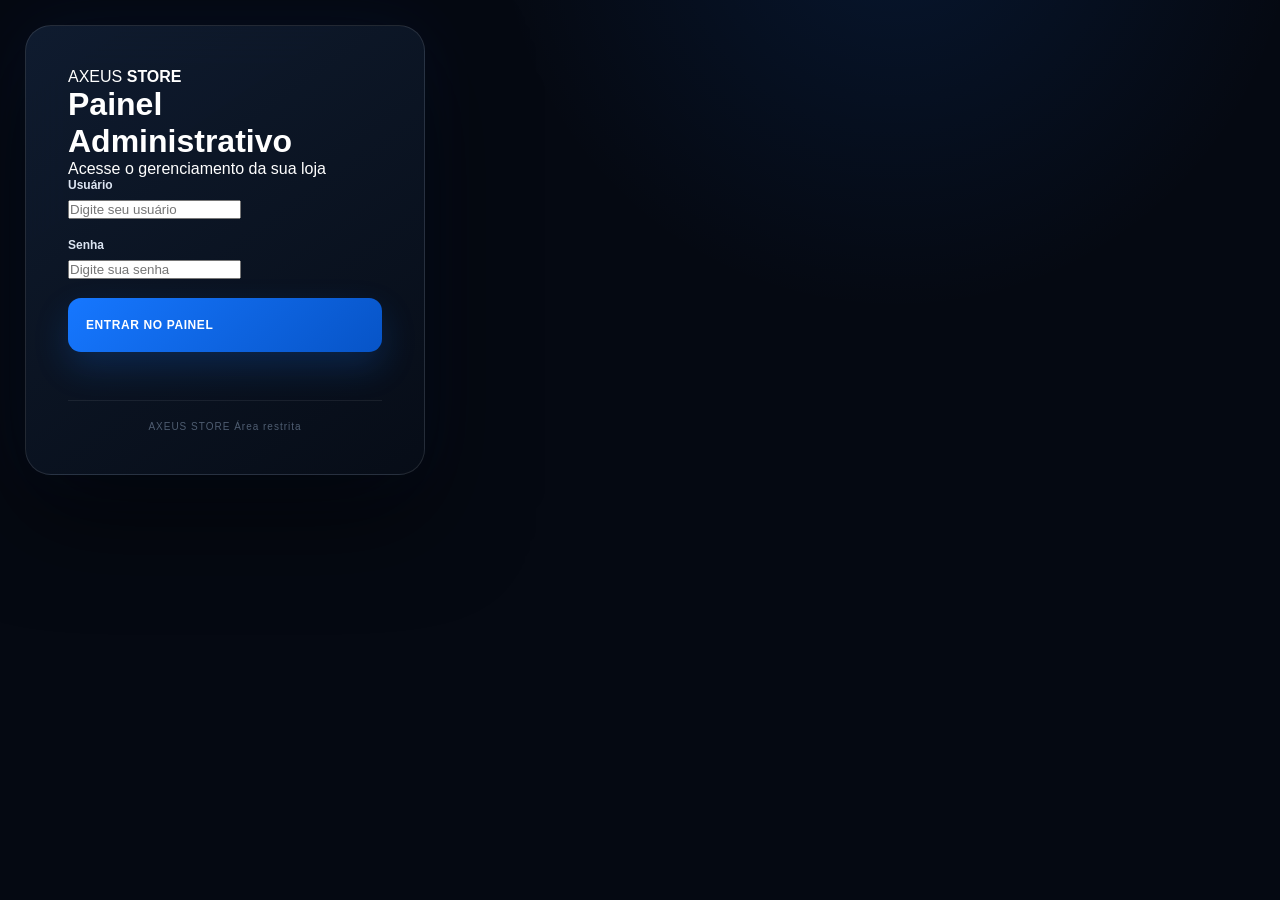
==== commit 8d8fe296: "Update dashboard.html" ====
--- a/dashboard.html
+++ b/dashboard.html
@@ -105,6 +105,19 @@
                 <span>Novo produto</span>
             </button>
 
+
+            <!-- =================================================
+                 CATEGORIAS
+                 ================================================= -->
+
+            <button
+                class="nav-item"
+                data-section="categorias"
+            >
+                <span class="nav-icon">◈</span>
+                <span>Categorias</span>
+            </button>
+
         </nav>
 
 
@@ -924,6 +937,102 @@
 
         </section>
 
+
+        <!-- =====================================================
+             CATEGORIAS
+             ===================================================== -->
+
+        <section
+            id="section-categorias"
+            class="admin-section"
+        >
+
+            <div class="page-heading">
+
+                <div>
+
+                    <span class="page-eyebrow">
+                        GERENCIAMENTO
+                    </span>
+
+                    <h2>
+                        Categorias
+                    </h2>
+
+                    <p>
+                        Crie e gerencie as categorias dos seus produtos.
+                    </p>
+
+                </div>
+
+            </div>
+
+
+            <div class="admin-panel">
+
+                <div class="panel-heading">
+
+                    <div>
+
+                        <span class="panel-eyebrow">
+                            CATEGORIAS
+                        </span>
+
+                        <h3>
+                            Categorias cadastradas
+                        </h3>
+
+                    </div>
+
+                </div>
+
+
+                <div class="category-form">
+
+                    <form id="categoryForm">
+
+                        <div class="form-group">
+
+                            <label for="categoryName">
+                                Nome da categoria
+                            </label>
+
+                            <input
+                                type="text"
+                                id="categoryName"
+                                placeholder="Ex: Cursos"
+                                required
+                            >
+
+                        </div>
+
+
+                        <div class="form-actions">
+
+                            <button
+                                type="submit"
+                                class="primary-button"
+                            >
+                                ＋ Adicionar categoria
+                            </button>
+
+                        </div>
+
+                    </form>
+
+                </div>
+
+
+                <div
+                    id="categoriesList"
+                    class="categories-list"
+                >
+                </div>
+
+            </div>
+
+        </section>
+
     </main>
 
 </div>
@@ -997,4 +1106,4 @@
 <script src="admin.js"></script>
 
 </body>
-</html>+</html>
